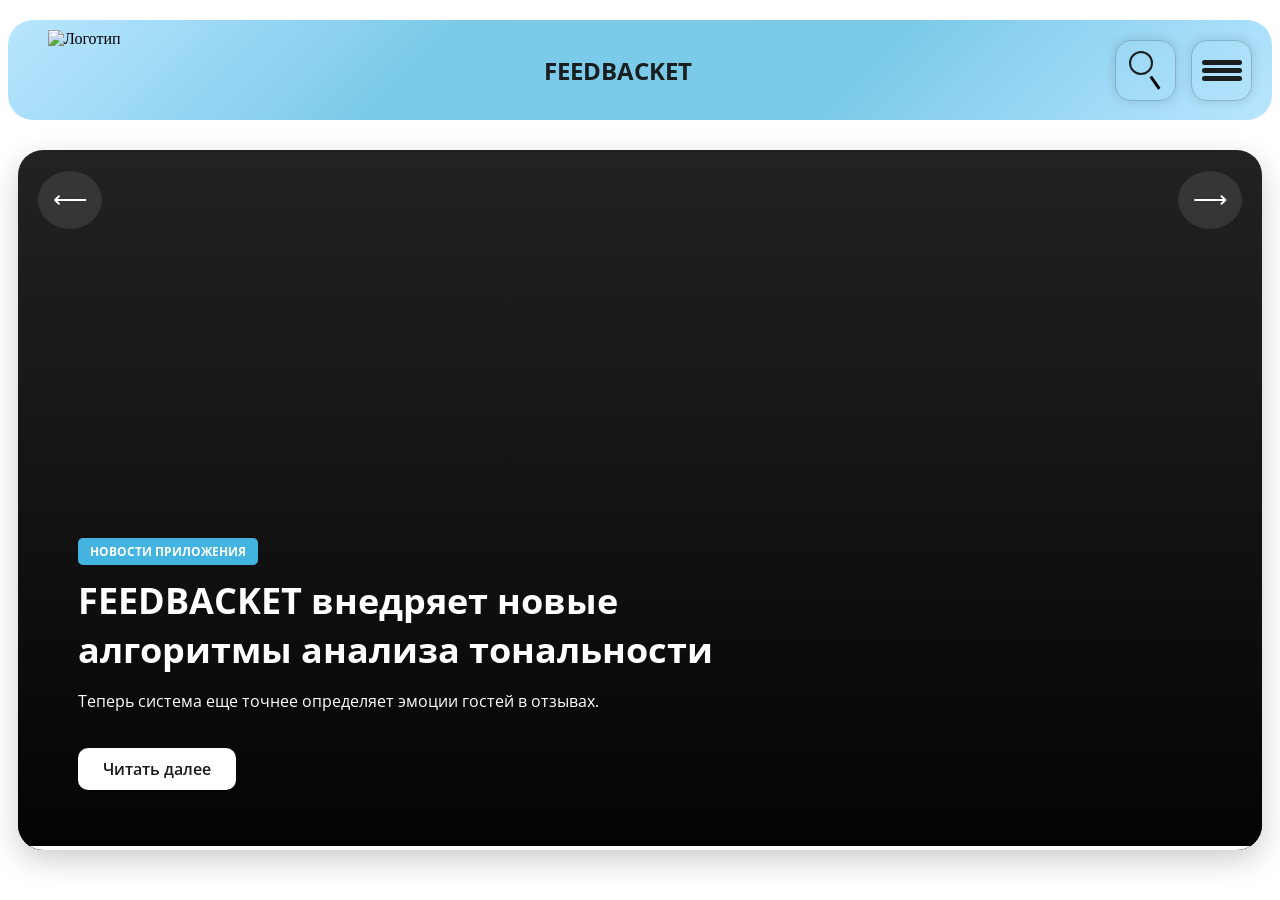
==== index.html @ 4098f1e7 "0" ====
<!DOCTYPE html>
<html lang="ru">
<head>
    <meta charset="UTF-8">
    <meta name="viewport" content="width=device-width, initial-scale=1.0">
    <link rel="stylesheet" href="styles.css" />
    <link rel="preconnect" href="https://fonts.googleapis.com">
    <link rel="preconnect" href="https://fonts.gstatic.com" crossorigin>
    <link href="https://fonts.googleapis.com/css2?family=Open+Sans:ital,wght@0,300..800;1,300..800&display=swap" rel="stylesheet">
    <title>Feedbacked | Главная страница</title>
</head>
<body class="Main_part">
    <section class="Upside_line">

        <div class="Upside_line_logo">
        <a class="Upside_line_logo_cont">
            <img class="Upside_line_logo_image" src="objects/logo-black.png" alt="Логотип">
        </a>
        </div>

        <div class="Upside_line_slogan">
            <h1 class="Upside_line_slogan_text_up">FEEDBACKET</h1>
        </div>

        <div class="Searching_menu">
            <button class="Searching_menu_button" id="searchBtn">
                <div class="Searching_menu_circle_part"></div>
                <div class="Searching_menu_stick_part"></div>
            </button>
        </div>

        <div class="Upside_line_menu">
        <button class="Upside_line_menu_button" id="menuBtn">
            <span></span> 
            <span></span>
            <span></span>
        </button>
        <ul class="menu-dropdown" id="menuDropdown">
            <li><a href="#">Все отзывы</a></li>
            <li><a href="#">Настройки приложения</a></li>
             <li><a href="#">Выход</a></li>
        </ul>
        </div>
    </section>

    <section class="news-slider">
    <div class="slider-wrapper">
        <div class="slide active">
            <div class="slide-bg" style="background-image: linear-gradient(to top, rgba(0,0,0,0.9), transparent), url('objects/News_1.jpg');"></div>
    
            <div class="slide-content">
                <span class="badge">Новости Приложения</span>
                <h2>FEEDBACKET внедряет новые алгоритмы анализа тональности</h2>
                <p>Теперь система еще точнее определяет эмоции гостей в отзывах.</p>
                <a href="#" class="read-more">Читать далее</a>
            </div>
        </div>

        <div class="slide">
            <div class="slide-bg" style="background-image: linear-gradient(to top, rgba(0,0,0,0.9), transparent), url('objects/News_2.jpg');"></div>

            <div class="slide-content">
                <span class="badge">Отели</span>
                <h2>Топ-10 гостиниц, использующих автоответы</h2>
                <p>Узнайте, как автоматизация помогла поднять рейтинг на 0.7 балла.</p>
                <a href="#" class="read-more">Читать далее</a>
            </div>
        </div>

        <div class="timer-line">
            <div class="timer-progress"></div>
        </div>
        
        <button class="nav-btn prev" id="prevSlide">&#10229;</button>
        <button class="nav-btn next" id="nextSlide">&#10230;</button>
    </div>
</section>
<script src="logic.js"></script>
</body>
</html>
---- styles.css ----
.Upside_line {
    display: flex;
    flex-direction: row;
    align-items: center;
    justify-content: flex-start;
    padding: 0 20px;
    background: linear-gradient(135deg, rgba(156, 219, 255, 0.7), rgba(67, 180, 224, 0.7), rgba(67, 180, 224, 0.7), rgba(156, 219, 255, 0.7));
    width: 100%;
    height: 100px;
    border-radius: 25px;
    box-sizing: border-box;
    margin-top: 20px;
}

.Upside_line_slogan {
    flex-grow: 1;
    display: flex;
    justify-content: center;
    align-items: center;
    font-family: 'Open Sans', 'Helvetica Neue', sans-serif;
    text-transform: capitalize;
    color: rgba(20, 20, 20, 0.95);
}

.Upside_line_logo_image {
    height: 80px;
    width: auto;
    margin-left: 20px;
    margin-top: 0;
    display: block;
}

.Upside_line_slogan {
    display: flex;
    align-items: center;
    justify-content: center;
    text-align: center;
    height: 120px;
    cursor: default;
}

.Main_part {
    background-color: #ffffff;
}

.Searching_menu {
    display: flex;
    align-items: center;
    justify-content: center;
    margin-right: 15px; 
    border-radius: 16px;
    box-shadow: 0 0 10px 2px rgba(0, 0, 0, 0.1);
    height: 59px;
    width: 59px;
    border: 1px solid rgba(0, 0, 0, 0.2);
}

.Searching_menu_button {
  background: none;
  border: none;
  cursor: pointer;
}

.Searching_menu_circle_part {
  margin-top: 0px;
  margin-left: -5px;
  border-radius: 50%;
  width: 20px;
  height: 20px;
  border: 2.5px solid rgba(20, 20, 20, 0.95);
}

.Searching_menu_stick_part {
  margin-top: 0px;
  margin-left: 20px;
  rotate: 145deg;
  width: 2.5px;
  height: 15px;
  background-color: black;
}

.Upside_line_menu {
    position: relative;
    display: flex;
    align-items: center;
    justify-content: center;
    align-self: center;
    border-radius: 16px;
    box-shadow: 0 0 10px 2px rgba(0, 0, 0, 0.1);
    height: 59px;
    width: 59px;
    border: 1px solid rgba(0, 0, 0, 0.2);
}

.Upside_line_menu_button {
  background: none;
  border: none;
  cursor: pointer;
  display: flex;
  flex-direction: column;
  gap: 3px;
}

.Upside_line_menu_button span {
  display: block;
  width: 40px;
  height: 5px;
  background-color: rgba(20, 20, 20, 0.95);
  border-radius: 40px;
}

.menu-dropdown {
  display: none; 
  position: absolute;
  top: -20px;
  right: 0;
  background: rgb(71, 71, 71);
  box-shadow: 0 4px 10px rgba(0,0,0,0.1);
  list-style: none;
  width: 100px;
  border-radius: 16px;
  z-index: 100;
}

.menu-dropdown.active {
  display: block;
}

.menu-dropdown li a {
  display: block;
  padding: 10px 20px;
  text-decoration: none;
  color: #ffffff;
}

.menu-dropdown li a:hover {
  background: #b3b3b3;
}

.news-slider {
    display: flex;
    justify-content: center;
    margin: 30px 10px;
}

.slider-wrapper {
    position: relative;
    width: 100%;
    height: 700px;
    background: #222;
    border-radius: 25px;
    overflow: hidden;
    box-shadow: 0 10px 30px rgba(0, 0, 0, 0.2);
}

.slide {
    position: absolute;
    inset: 0;
    display: flex;
    align-items: flex-end;
    padding: 60px;
    opacity: 0;
    transition: opacity 1s ease-in-out;
    overflow: hidden;
}

.slide-bg {
    position: absolute;
    inset: 0;
    background-size: cover;
    background-position: center;
    z-index: 1;
    transition: transform 1.5s ease-out; 
}


.slide-content {
    position: relative;
    z-index: 2; 
    color: white;
    font-family: 'Open Sans', sans-serif;
    max-width: 700px;
}

.slide:hover .slide-bg {
    transform: scale(1.05);
}

.slide.active {
    opacity: 1;
    z-index: 1;
}


.badge {
    background: #43b4e0;
    padding: 5px 12px;
    border-radius: 5px;
    font-size: 12px;
    font-weight: bold;
    text-transform: uppercase;
}

.slide-content h2 { font-size: 36px; margin: 15px 0; }

.read-more {
    display: inline-block;
    margin-top: 20px;
    padding: 10px 25px;
    background: white;
    color: #1a1a1a;
    text-decoration: none;
    border-radius: 10px;
    font-weight: 600;
}

.nav-btn {
    position: absolute;
    top: 50%;
    transform: translateY(-50%);
    background: rgba(255, 255, 255, 0.1);
    border: none;
    color: white;
    font-size: 24px;
    padding: 15px;
    cursor: pointer;
    z-index: 10;
    border-radius: 50%;
    backdrop-filter: blur(5px);
}

.prev { left: 20px;
        top: 50px; }
.next { right: 20px; 
        top: 50px;}

.timer-line {
    position: absolute;
    bottom: 0;
    left: 0;
    width: 100%;
    height: 4px;
    background: rgba(255, 255, 255, 0.2);
    z-index: 5;
}

.timer-progress {
    width: 0%;
    height: 100%;
    background: #ffffff;
}
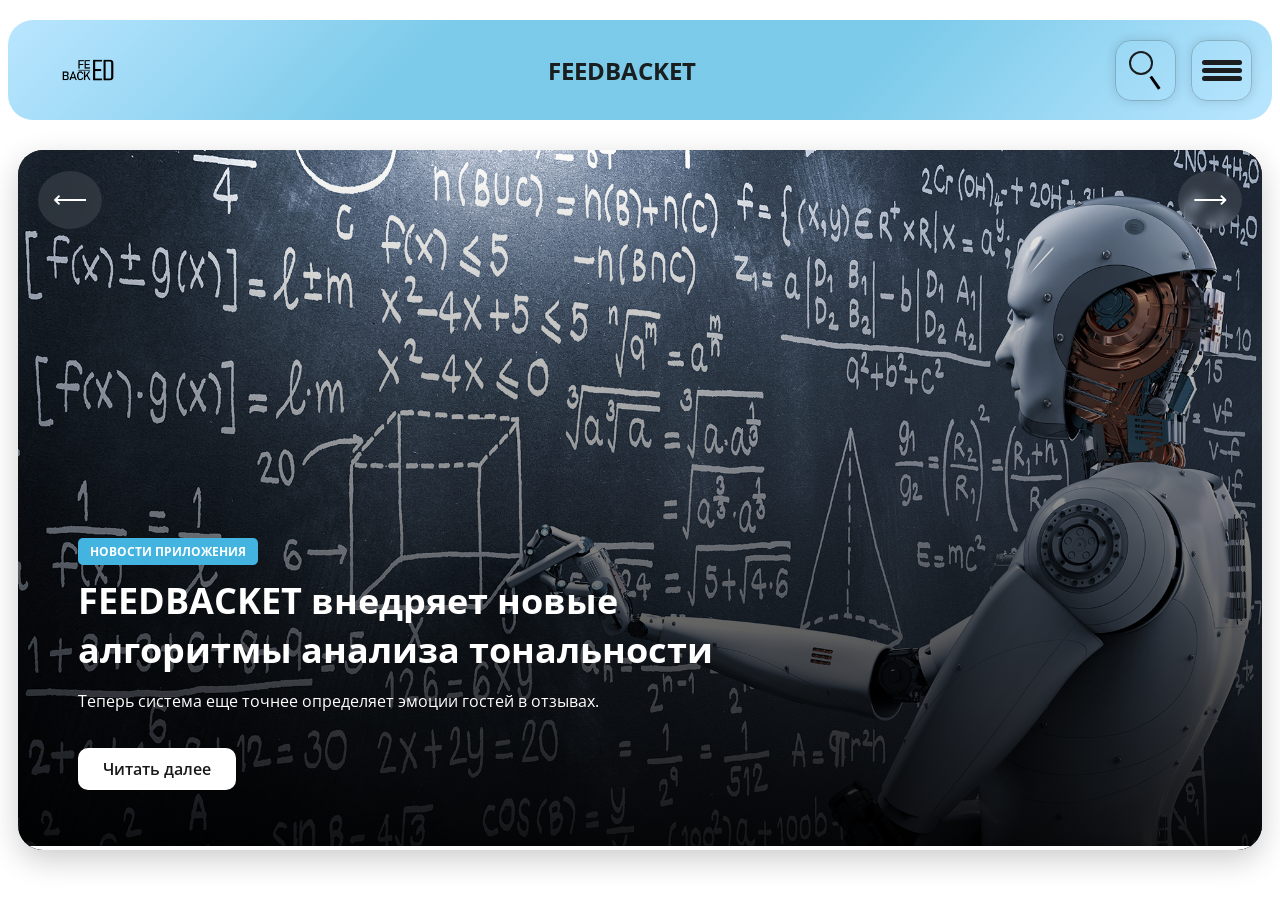
==== commit a31ee862: "Минорные изменения для запуска картинок." ====
--- a/index.html
+++ b/index.html
@@ -14,7 +14,7 @@
 
         <div class="Upside_line_logo">
         <a class="Upside_line_logo_cont">
-            <img class="Upside_line_logo_image" src="objects/logo-black.png" alt="Логотип">
+            <img class="Upside_line_logo_image" src="temp_folder/logo-black.png" alt="Логотип">
         </a>
         </div>
 
@@ -46,7 +46,7 @@
     <section class="news-slider">
     <div class="slider-wrapper">
         <div class="slide active">
-            <div class="slide-bg" style="background-image: linear-gradient(to top, rgba(0,0,0,0.9), transparent), url('objects/News_1.jpg');"></div>
+            <div class="slide-bg" style="background-image: linear-gradient(to top, rgba(0,0,0,0.9), transparent), url('temp_folder/News_1.jpg');"></div>
     
             <div class="slide-content">
                 <span class="badge">Новости Приложения</span>
@@ -57,7 +57,7 @@
         </div>
 
         <div class="slide">
-            <div class="slide-bg" style="background-image: linear-gradient(to top, rgba(0,0,0,0.9), transparent), url('objects/News_2.jpg');"></div>
+            <div class="slide-bg" style="background-image: linear-gradient(to top, rgba(0,0,0,0.9), transparent), url('temp_folder/News_2.jpg');"></div>
 
             <div class="slide-content">
                 <span class="badge">Отели</span>
--- a/styles.css
+++ b/styles.css
@@ -10,6 +10,8 @@
     border-radius: 25px;
     box-sizing: border-box;
     margin-top: 20px;
+    overflow: hidden;
+    position: relative;
 }
 
 .Upside_line_slogan {
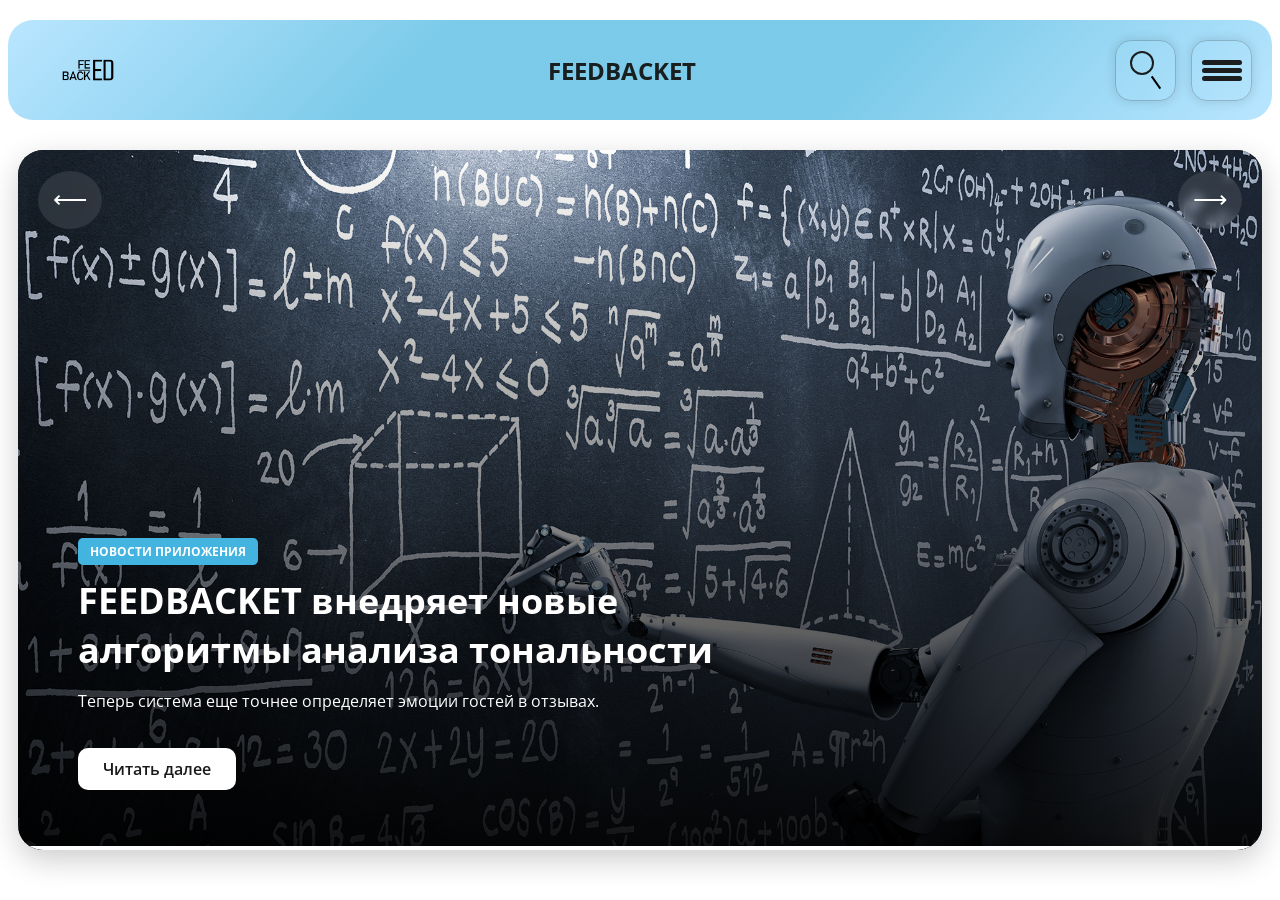
==== commit 6dff6f24: "Минорные правки" ====
--- a/index.html
+++ b/index.html
@@ -14,7 +14,7 @@
 
         <div class="Upside_line_logo">
         <a class="Upside_line_logo_cont">
-            <img class="Upside_line_logo_image" src="temp_folder/logo-black.png" alt="Логотип">
+            <img class="Upside_line_logo_image" src="all_styles/logo-black.png" alt="Логотип">
         </a>
         </div>
 
@@ -46,7 +46,7 @@
     <section class="news-slider">
     <div class="slider-wrapper">
         <div class="slide active">
-            <div class="slide-bg" style="background-image: linear-gradient(to top, rgba(0,0,0,0.9), transparent), url('temp_folder/News_1.jpg');"></div>
+            <div class="slide-bg" style="background-image: linear-gradient(to top, rgba(0,0,0,0.9), transparent), url('all_styles/News_1.jpg');"></div>
     
             <div class="slide-content">
                 <span class="badge">Новости Приложения</span>
@@ -57,7 +57,7 @@
         </div>
 
         <div class="slide">
-            <div class="slide-bg" style="background-image: linear-gradient(to top, rgba(0,0,0,0.9), transparent), url('temp_folder/News_2.jpg');"></div>
+            <div class="slide-bg" style="background-image: linear-gradient(to top, rgba(0,0,0,0.9), transparent), url('all_styles/News_2.jpg');"></div>
 
             <div class="slide-content">
                 <span class="badge">Отели</span>
--- a/styles.css
+++ b/styles.css
@@ -76,7 +76,7 @@
   margin-top: 0px;
   margin-left: 20px;
   rotate: 145deg;
-  width: 2.5px;
+  width: 2px;
   height: 15px;
   background-color: black;
 }
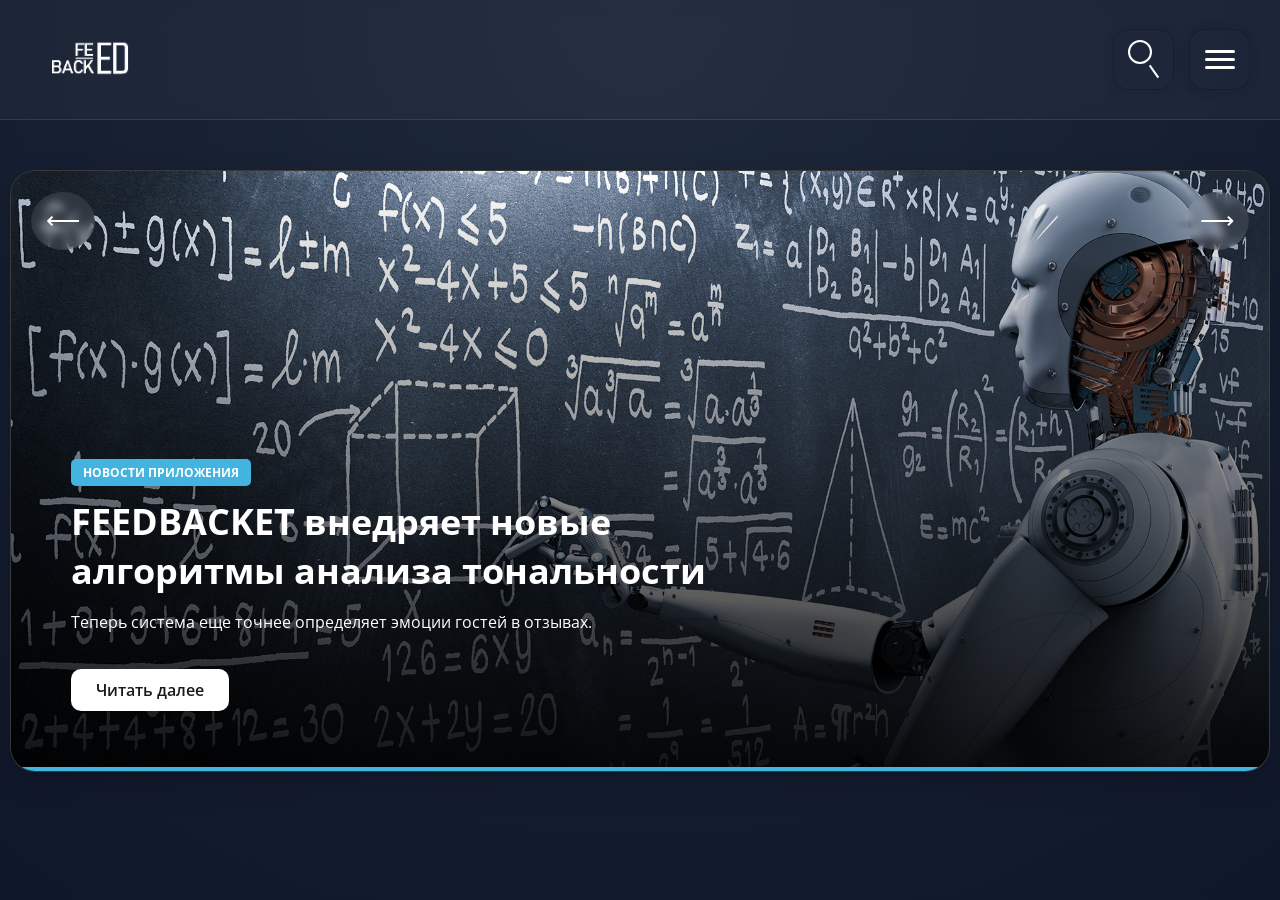
==== commit bf1d5d45: "Крупное обновление_1: 1. Изменение цвета заднего фона 2. Изменение цвета и стилистики Upside_line. 3" ====
--- a/index.html
+++ b/index.html
@@ -9,72 +9,103 @@
     <link href="https://fonts.googleapis.com/css2?family=Open+Sans:ital,wght@0,300..800;1,300..800&display=swap" rel="stylesheet">
     <title>Feedbacked | Главная страница</title>
 </head>
+
 <body class="Main_part">
+
     <section class="Upside_line">
 
         <div class="Upside_line_logo">
-        <a class="Upside_line_logo_cont">
-            <img class="Upside_line_logo_image" src="all_styles/logo-black.png" alt="Логотип">
-        </a>
+            <a class="Upside_line_logo_cont">
+                <img class="Upside_line_logo_image" src="all_styles/logo-white.png" alt="Логотип">
+            </a>
         </div>
 
-        <div class="Upside_line_slogan">
-            <h1 class="Upside_line_slogan_text_up">FEEDBACKET</h1>
+        <div class="Upside_menu">
+
+            <div class="Other_menu">
+
+                <div class="Language_menu">
+                    <div class="Languge_menu_icon">
+                        <div class="Languge_menu_icon_circle"></div>
+                        <div class="Languge_menu_icon_line_1"></div>
+                        <div class="Languge_menu_icon_line_2"></div>
+                    </div>
+                </div>
+
+                <div class="Theme_menu">
+                    <div class="Theme_menu_icon">
+                        <div class="Theme_menu_icon_halfmoon"></div>
+                    </div>
+                </div>
+
+            </div>
+    
+            <div class="Searching_menu">
+                <button class="Searching_menu_button" id="searchBtn">
+                    <div class="Searching_menu_circle_part"></div>
+                    <div class="Searching_menu_stick_part"></div>
+                </button>
+            </div>
+
+            <div class="Upside_line_menu">
+                <button class="Upside_line_menu_button" id="menuBtn">
+                    <span></span> 
+                    <span></span>
+                    <span></span>
+                </button>
+
+                <ul class="menu-dropdown" id="menuDropdown">
+                    <li><a href="#">Все отзывы</a></li>
+                    <li><a href="#">Настройки приложения</a></li>
+                    <li><a href="#">Выход</a></li>
+                </ul>
+            </div>
+
         </div>
 
-        <div class="Searching_menu">
-            <button class="Searching_menu_button" id="searchBtn">
-                <div class="Searching_menu_circle_part"></div>
-                <div class="Searching_menu_stick_part"></div>
-            </button>
-        </div>
-
-        <div class="Upside_line_menu">
-        <button class="Upside_line_menu_button" id="menuBtn">
-            <span></span> 
-            <span></span>
-            <span></span>
-        </button>
-        <ul class="menu-dropdown" id="menuDropdown">
-            <li><a href="#">Все отзывы</a></li>
-            <li><a href="#">Настройки приложения</a></li>
-             <li><a href="#">Выход</a></li>
-        </ul>
-        </div>
     </section>
 
     <section class="news-slider">
-    <div class="slider-wrapper">
-        <div class="slide active">
-            <div class="slide-bg" style="background-image: linear-gradient(to top, rgba(0,0,0,0.9), transparent), url('all_styles/News_1.jpg');"></div>
+
+        <div class="slider-wrapper">
+
+            <div class="slide active">
+                <div class="slide-bg" style="background-image: linear-gradient(to top, rgba(0,0,0,0.9), transparent), url('all_styles/News_1.jpg');"></div>
     
-            <div class="slide-content">
-                <span class="badge">Новости Приложения</span>
-                <h2>FEEDBACKET внедряет новые алгоритмы анализа тональности</h2>
-                <p>Теперь система еще точнее определяет эмоции гостей в отзывах.</p>
-                <a href="#" class="read-more">Читать далее</a>
+                <div class="slide-content">
+                    <span class="badge">Новости Приложения</span>
+                    <h2>FEEDBACKET внедряет новые алгоритмы анализа тональности</h2>
+                    <p>Теперь система еще точнее определяет эмоции гостей в отзывах.</p>
+                    <a href="#" class="read-more">Читать далее</a>
+                </div>
+
             </div>
+
+            <div class="slide">
+
+                <div class="slide-bg" style="background-image: linear-gradient(to top, rgba(0,0,0,0.9), transparent), url('all_styles/News_2.jpg');"></div>
+
+                <div class="slide-content">
+                    <span class="badge">Отели</span>
+                    <h2>Топ-10 гостиниц, использующих автоответы</h2>
+                    <p>Узнайте, как автоматизация помогла поднять рейтинг на 0.7 балла.</p>
+                    <a href="#" class="read-more">Читать далее</a>
+                </div>
+
+            </div>
+
+            <div class="timer-line">
+                <div class="timer-progress"></div>
+            </div>
+        
+            <button class="nav-btn prev" id="prevSlide">&#10229;</button>
+            <button class="nav-btn next" id="nextSlide">&#10230;</button>
+
         </div>
 
-        <div class="slide">
-            <div class="slide-bg" style="background-image: linear-gradient(to top, rgba(0,0,0,0.9), transparent), url('all_styles/News_2.jpg');"></div>
+    </section>
 
-            <div class="slide-content">
-                <span class="badge">Отели</span>
-                <h2>Топ-10 гостиниц, использующих автоответы</h2>
-                <p>Узнайте, как автоматизация помогла поднять рейтинг на 0.7 балла.</p>
-                <a href="#" class="read-more">Читать далее</a>
-            </div>
-        </div>
+    <script src="logic.js"></script>
 
-        <div class="timer-line">
-            <div class="timer-progress"></div>
-        </div>
-        
-        <button class="nav-btn prev" id="prevSlide">&#10229;</button>
-        <button class="nav-btn next" id="nextSlide">&#10230;</button>
-    </div>
-</section>
-<script src="logic.js"></script>
 </body>
 </html>
--- a/styles.css
+++ b/styles.css
@@ -2,47 +2,34 @@
     display: flex;
     flex-direction: row;
     align-items: center;
-    justify-content: flex-start;
-    padding: 0 20px;
-    background: linear-gradient(135deg, rgba(156, 219, 255, 0.7), rgba(67, 180, 224, 0.7), rgba(67, 180, 224, 0.7), rgba(156, 219, 255, 0.7));
+    justify-content: space-between;
+    background: rgba(255, 255, 255, 0.03);
+    backdrop-filter: blur(10px);
     width: 100%;
-    height: 100px;
-    border-radius: 25px;
+    height: 120px;
+    border-bottom: 1px solid rgba(255, 255, 255, 0.1);
     box-sizing: border-box;
-    margin-top: 20px;
-    overflow: hidden;
-    position: relative;
-}
-
-.Upside_line_slogan {
-    flex-grow: 1;
-    display: flex;
-    justify-content: center;
-    align-items: center;
-    font-family: 'Open Sans', 'Helvetica Neue', sans-serif;
-    text-transform: capitalize;
-    color: rgba(20, 20, 20, 0.95);
+    position: sticky;
+    z-index: 1000;
+    padding: 0px 30px;
+}
+
+.Upside_menu {
+    display: flex;
+    flex-direction: row;
 }
 
 .Upside_line_logo_image {
-    height: 80px;
+    height: 120px;
     width: auto;
-    margin-left: 20px;
-    margin-top: 0;
-    display: block;
-}
-
-.Upside_line_slogan {
-    display: flex;
-    align-items: center;
-    justify-content: center;
-    text-align: center;
-    height: 120px;
-    cursor: default;
+    transition: transform 0.7s ease;
 }
 
 .Main_part {
-    background-color: #ffffff;
+    margin: 0;
+    padding: 0;
+    background: radial-gradient(circle at top, #1e293b 0%, #0f172a 100%);
+    min-height: 100vh;
 }
 
 .Searching_menu {
@@ -69,7 +56,7 @@
   border-radius: 50%;
   width: 20px;
   height: 20px;
-  border: 2.5px solid rgba(20, 20, 20, 0.95);
+  border: 2.5px solid #fff;
 }
 
 .Searching_menu_stick_part {
@@ -78,7 +65,7 @@
   rotate: 145deg;
   width: 2px;
   height: 15px;
-  background-color: black;
+  background-color: #fff;
 }
 
 .Upside_line_menu {
@@ -100,15 +87,15 @@
   cursor: pointer;
   display: flex;
   flex-direction: column;
-  gap: 3px;
+  gap: 5px;
 }
 
 .Upside_line_menu_button span {
   display: block;
-  width: 40px;
-  height: 5px;
-  background-color: rgba(20, 20, 20, 0.95);
-  border-radius: 40px;
+  width: 30px;
+  height: 3px;
+  background-color: #fff;
+  border-radius: 16px;
 }
 
 .menu-dropdown {
@@ -148,7 +135,9 @@
 .slider-wrapper {
     position: relative;
     width: 100%;
-    height: 700px;
+    height: 600px;
+    margin-top: 20px;
+    border: 1px solid rgba(255, 255, 255, 0.1);
     background: #222;
     border-radius: 25px;
     overflow: hidden;
@@ -203,7 +192,9 @@
     text-transform: uppercase;
 }
 
-.slide-content h2 { font-size: 36px; margin: 15px 0; }
+.slide-content h2 { 
+    font-size: 36px; margin: 15px 0; 
+}
 
 .read-more {
     display: inline-block;
@@ -231,10 +222,14 @@
     backdrop-filter: blur(5px);
 }
 
-.prev { left: 20px;
-        top: 50px; }
-.next { right: 20px; 
-        top: 50px;}
+.prev { 
+    left: 20px;
+    top: 50px; 
+    }
+.next { 
+    right: 20px; 
+    top: 50px;
+    }
 
 .timer-line {
     position: absolute;
@@ -249,5 +244,5 @@
 .timer-progress {
     width: 0%;
     height: 100%;
-    background: #ffffff;
+    background: #43b4e0;
 }
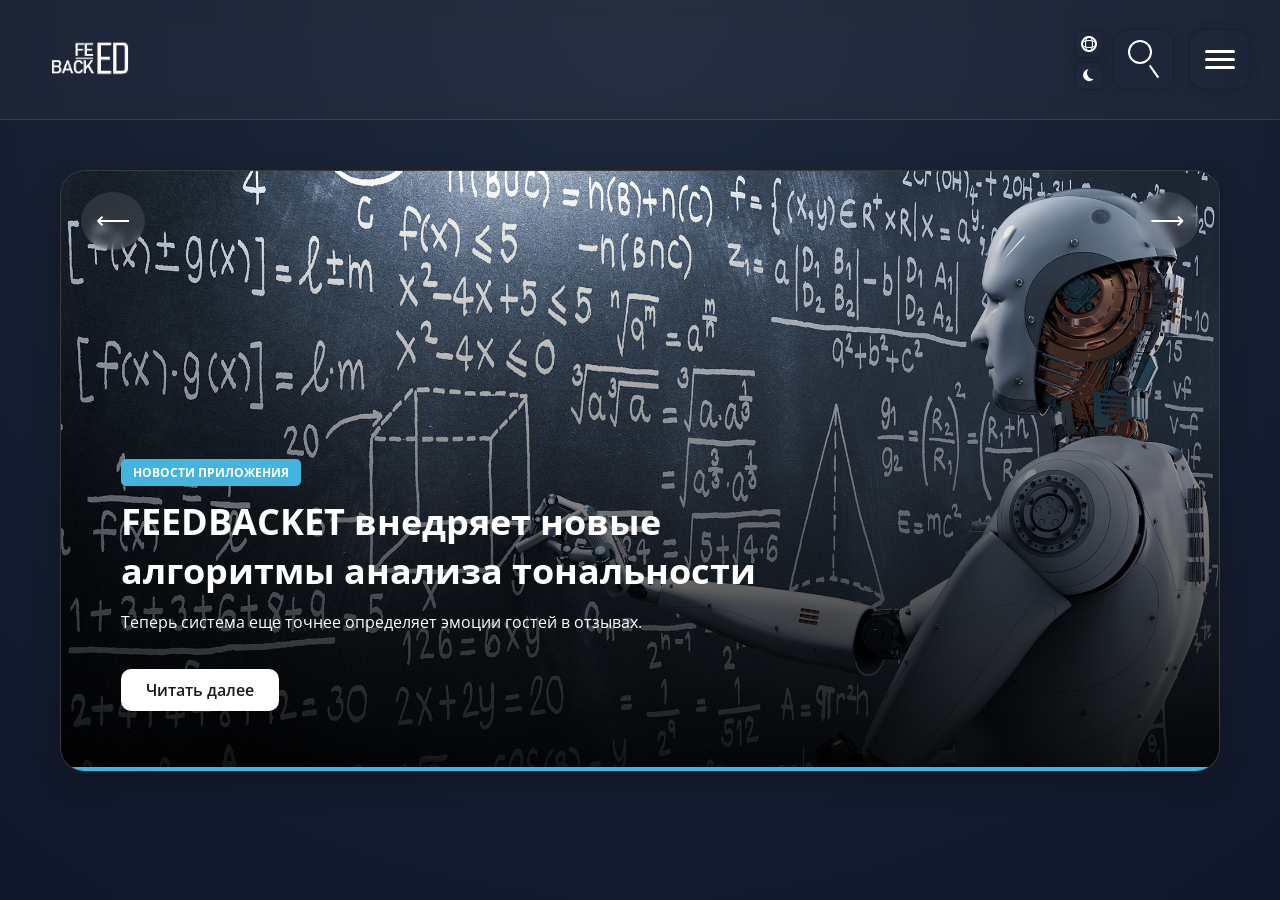
==== commit 372ab05a: "Добавление кнопок языка и минорные изменения в основном окне" ====
--- a/index.html
+++ b/index.html
@@ -25,17 +25,17 @@
             <div class="Other_menu">
 
                 <div class="Language_menu">
-                    <div class="Languge_menu_icon">
+                    <button class="Languge_menu_icon" id="LangBtn">
                         <div class="Languge_menu_icon_circle"></div>
                         <div class="Languge_menu_icon_line_1"></div>
                         <div class="Languge_menu_icon_line_2"></div>
-                    </div>
+                    </button>
                 </div>
 
                 <div class="Theme_menu">
-                    <div class="Theme_menu_icon">
+                    <button class="Theme_menu_icon" id="ThemBtn">
                         <div class="Theme_menu_icon_halfmoon"></div>
-                    </div>
+                    </button>
                 </div>
 
             </div>
--- a/styles.css
+++ b/styles.css
@@ -15,14 +15,95 @@
 }
 
 .Upside_menu {
-    display: flex;
-    flex-direction: row;
+    display: grid;
+    grid-template-columns: auto auto auto; 
+    align-items: center;
 }
 
 .Upside_line_logo_image {
     height: 120px;
     width: auto;
     transition: transform 0.7s ease;
+}
+
+.Other_menu {
+    display: flex;
+    flex-direction: column;
+    gap: 4px;
+    margin-right: 10px;
+}
+
+.Language_menu, .Theme_menu {
+    height: 26px;
+    width: 26px;
+    display: flex;
+    align-items: center;
+    justify-content: center;
+    border: 1px solid rgba(0, 0, 0, 0.2);
+    border-radius: 25%;
+    box-shadow: 0 0 10px 2px rgba(0, 0, 0, 0.1);
+}
+
+.Languge_menu_icon {
+    display: flex;
+    align-items: center;
+    justify-content: center;
+    position: relative; 
+    width: 24px;
+    height: 24px;
+    background: none;
+    border: none;
+    cursor: pointer;
+}
+
+.Theme_menu_icon {
+    display: flex;
+    align-items: center;
+    justify-content: center;
+    position: relative; 
+    width: 24px;
+    height: 24px;
+    background: none;
+    border: none;
+    cursor: pointer;
+}
+
+.Theme_menu_icon_halfmoon {
+    width: 12px;
+    height: 12px;
+    border-radius: 50%;
+    background-color: transparent;
+    margin-top: -6px;
+    margin-right: -8px;
+    box-shadow: 4px 2px 0 0 #fff; 
+    transform: rotate(125deg);
+}
+
+.Languge_menu_icon_circle {
+    position: absolute;
+    border: 2px solid #fff;
+    height: 16px;
+    width: 16px;
+    border-radius: 50%;
+    box-sizing: border-box;
+}
+
+.Languge_menu_icon_line_1,
+.Languge_menu_icon_line_2 {
+    position: absolute;
+    border: 1.5px solid #fff;
+    border-radius: 50%;
+    box-sizing: border-box;
+}
+
+.Languge_menu_icon_line_1 {
+    width: 8px;
+    height: 16px;
+}
+
+.Languge_menu_icon_line_2 {
+    width: 16px;
+    height: 8px;
 }
 
 .Main_part {
@@ -37,7 +118,7 @@
     align-items: center;
     justify-content: center;
     margin-right: 15px; 
-    border-radius: 16px;
+    border-radius: 25%;
     box-shadow: 0 0 10px 2px rgba(0, 0, 0, 0.1);
     height: 59px;
     width: 59px;
@@ -129,7 +210,7 @@
 .news-slider {
     display: flex;
     justify-content: center;
-    margin: 30px 10px;
+    margin: 30px 60px;
 }
 
 .slider-wrapper {
@@ -193,7 +274,8 @@
 }
 
 .slide-content h2 { 
-    font-size: 36px; margin: 15px 0; 
+    font-size: 36px; 
+    margin: 15px 0; 
 }
 
 .read-more {
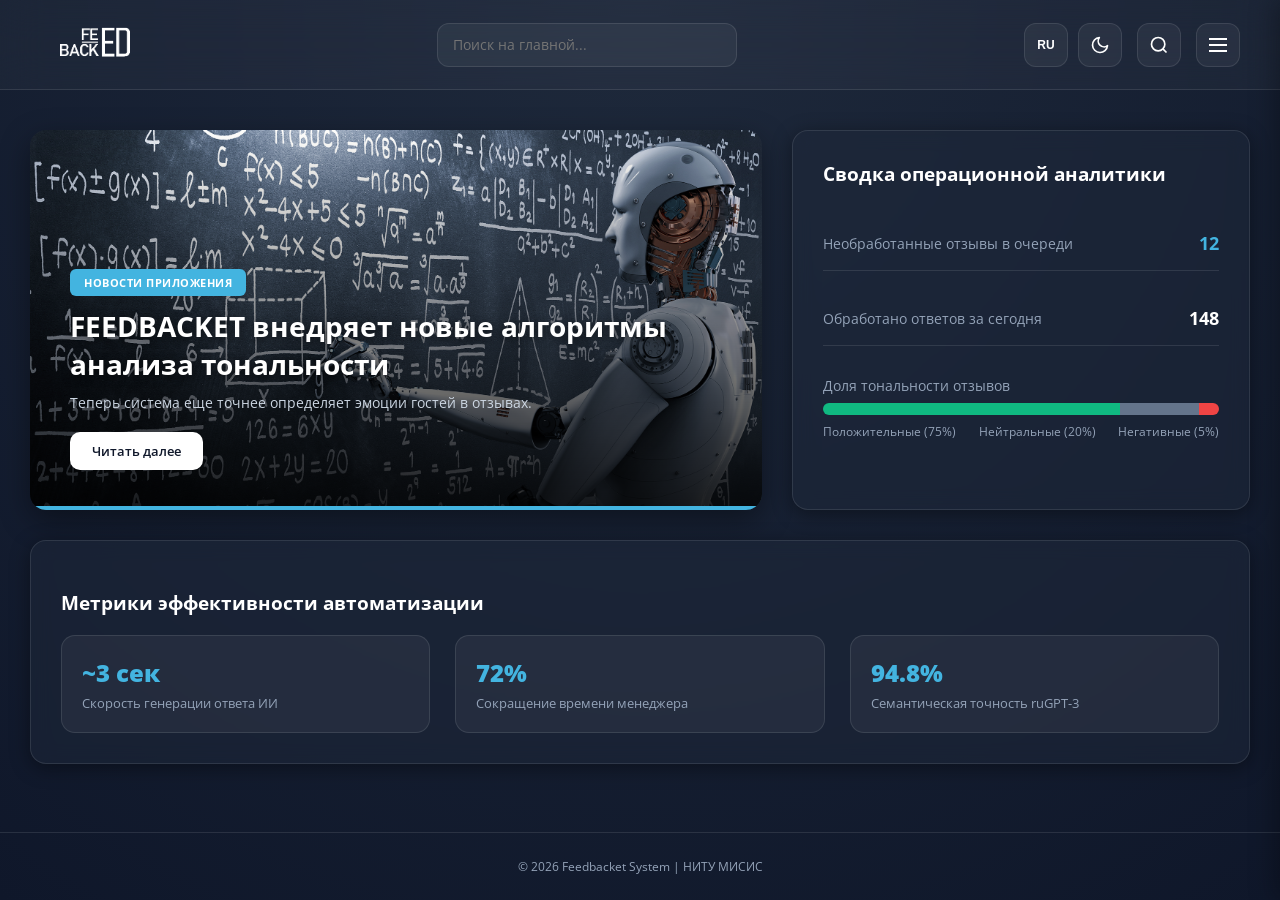
==== commit 24fef032: "Полная проработка и переработка сайта. Добавлены все окна и функциональные блоки и активности. Далее" ====
--- a/index.html
+++ b/index.html
@@ -7,105 +7,139 @@
     <link rel="preconnect" href="https://fonts.googleapis.com">
     <link rel="preconnect" href="https://fonts.gstatic.com" crossorigin>
     <link href="https://fonts.googleapis.com/css2?family=Open+Sans:ital,wght@0,300..800;1,300..800&display=swap" rel="stylesheet">
-    <title>Feedbacked | Главная страница</title>
+    <title>Feedbacket | Главная</title>
 </head>
-
 <body class="Main_part">
 
-    <section class="Upside_line">
+    <div class="sidebar" id="sidebarMenu">
+        <div class="sidebar-header">
+            <span class="sidebar-title" data-en="Navigation" data-ru="Навигация">Навигация</span>
+            <button class="close-sidebar-btn" id="closeSidebar">&times;</button>
+        </div>
+        <ul class="sidebar-links">
+            <li><a href="index.html" class="active" data-en="Home" data-ru="Главная">Главная</a></li>
+            <li><a href="workspace.html" data-en="Manager Workspace" data-ru="Рабочее окно менеджера">Рабочее окно менеджера</a></li>
+            <li><a href="account.html" data-en="Manager Account" data-ru="Аккаунт менеджера">Аккаунт менеджера</a></li>
+            <li><a href="settings.html" data-en="Application Settings" data-ru="Настройки приложения">Настройки приложения</a></li>
+            <li class="sidebar-divider"></li>
+            <li><a href="#" class="logout-link" data-en="Logout" data-ru="Выход">Выход</a></li>
+        </ul>
+    </div>
 
-        <div class="Upside_line_logo">
-            <a class="Upside_line_logo_cont">
-                <img class="Upside_line_logo_image" src="all_styles/logo-white.png" alt="Логотип">
-            </a>
-        </div>
-
-        <div class="Upside_menu">
-
-            <div class="Other_menu">
-
-                <div class="Language_menu">
-                    <button class="Languge_menu_icon" id="LangBtn">
-                        <div class="Languge_menu_icon_circle"></div>
-                        <div class="Languge_menu_icon_line_1"></div>
-                        <div class="Languge_menu_icon_line_2"></div>
+    <div class="main-content-wrapper" id="contentWrapper">
+        <section class="Upside_line">
+            <div class="Upside_line_logo">
+                <a href="index.html">
+                    <img class="Upside_line_logo_image" id="logoImg" src="all_styles/logo-white.png" alt="Логотип">
+                </a>
+            </div>
+            <div class="Search_container" id="searchContainer">
+                <input type="text" class="Search_input" id="searchInput" placeholder="Поиск на главной...">
+            </div>
+            <div class="Upside_menu">
+                <div class="Other_menu">
+                    <div class="Language_menu"><button class="Languge_menu_icon" id="LangBtn"><span class="lang-text">RU</span></button></div>
+                    <div class="Theme_menu">
+                        <button class="Theme_menu_icon" id="ThemBtn" title="Изменить тему">
+                            <span id="themeIcon" style="display: flex; align-items: center; justify-content: center; width: 20px; height: 20px;"></span>
+                        </button>
+                    </div>
+                </div>
+                <div class="Searching_menu">
+                    <button class="Searching_menu_button" id="searchBtn">
+                        <svg class="search-icon-svg" viewBox="0 0 24 24" fill="none" stroke="currentColor" stroke-width="2">
+                            <circle cx="11" cy="11" r="8"></circle>
+                            <line x1="21" y1="21" x2="16.65" y2="16.65"></line>
+                        </svg>
                     </button>
                 </div>
+                <div class="Upside_line_menu"><button class="Upside_line_menu_button" id="menuBtn"><span></span><span></span><span></span></button></div>
+            </div>
+        </section>
 
-                <div class="Theme_menu">
-                    <button class="Theme_menu_icon" id="ThemBtn">
-                        <div class="Theme_menu_icon_halfmoon"></div>
-                    </button>
+        <section class="dashboard-grid">
+            <div class="dashboard-split">
+                <div class="news-slider-container">
+                    <div class="slide">
+                        <div class="slide-bg" style="background-image: linear-gradient(to top, rgba(0,0,0,0.85), transparent), url('all_styles/News_1.jpg');"></div>
+                        <div class="slide-content">
+                            <span class="badge" data-en="System News" data-ru="Новости Приложения">Новости Приложения</span>
+                            <h2 data-en="FEEDBACKET integrates tone detection models" data-ru="FEEDBACKET внедряет новые алгоритмы анализа тональности">FEEDBACKET внедряет новые алгоритмы анализа тональности</h2>
+                            <p data-en="Semantic parsing algorithms are now extra accurate." data-ru="Теперь система еще точнее определяет эмоции гостей в отзывах.">Теперь система еще точнее определяет эмоции гостей в отзывах.</p>
+                            <a href="#" class="read-more" data-en="Read info" data-ru="Читать далее">Читать далее</a>
+                        </div>
+                    </div>
+                    <div class="slide">
+                        <div class="slide-bg" style="background-image: linear-gradient(to top, rgba(0,0,0,0.85), transparent), url('all_styles/News_2.jpg');"></div>
+                        <div class="slide-content">
+                            <span class="badge" data-en="Hotels Case Study" data-ru="Отели">Отели</span>
+                            <h2 data-en="Top-10 Hotels implementing auto-replies" data-ru="Топ-10 гостиниц, использующих автоответы">Топ-10 гостиниц, использующих автоответы</h2>
+                            <p data-en="Find out how prompt automation raised ratings by 0.7 points." data-ru="Узнайте, как автоматизация помогла поднять рейтинг на 0.7 балла.">Узнайте, как автоматизация помогла поднять рейтинг на 0.7 балла.</p>
+                            <a href="#" class="read-more" data-en="Explore metrics" data-ru="Читать далее">Читать далее</a>
+                        </div>
+                    </div>
+                    <div class="slide">
+                        <div class="slide-bg" style="background-image: linear-gradient(to top, rgba(0,0,0,0.85), transparent), url('all_styles/News_3.jpg');"></div>
+                        <div class="slide-content">
+                            <span class="badge" data-en="Update 1.4" data-ru="Обновление 1.4">Обновление 1.4</span>
+                            <h2 data-en="ruGPT-3 fine-tuning completed" data-ru="Тонкая настройка ruGPT-3 завершена">Тонкая настройка ruGPT-3 завершена</h2>
+                            <p data-en="Model vocabulary adapted to specific hotel terminology." data-ru="Словарь модели адаптирован под специфику гостиничной терминологии.">Словарь модели адаптирован под специфику гостиничной терминологии.</p>
+                            <a href="#" class="read-more" data-en="See changes" data-ru="Читать далее">Читать далее</a>
+                        </div>
+                    </div>
+                    <div class="timer-line"><div class="timer-progress"></div></div>
                 </div>
 
-            </div>
-    
-            <div class="Searching_menu">
-                <button class="Searching_menu_button" id="searchBtn">
-                    <div class="Searching_menu_circle_part"></div>
-                    <div class="Searching_menu_stick_part"></div>
-                </button>
+                <div class="analytics-preview-block card-bg-styled">
+                    <h3 style="margin: 0 0 10px 0;" data-en="Operational Analytics Summary" data-ru="Сводка операционной аналитики">Сводка операционной аналитики</h3>
+                    <div class="stat-row-item">
+                        <span class="stat-label-text" data-en="Unresolved reviews in list" data-ru="Необработанные отзывы в очереди">Необработанные отзывы в очереди</span>
+                        <span class="stat-value-digits" style="color: var(--button-bg);">12</span>
+                    </div>
+                    <div class="stat-row-item">
+                        <span class="stat-label-text" data-en="Processed updates today" data-ru="Обработано ответов за сегодня">Обработано ответов за сегодня</span>
+                        <span class="stat-value-digits">148</span>
+                    </div>
+                    <div class="sentiment-bar-wrapper">
+                        <span class="stat-label-text" data-en="Daily feedback tone share" data-ru="Доля тональности отзывов">Доля тональности отзывов</span>
+                        <div class="sentiment-bar-line">
+                            <div class="bar-segment pos" style="width: 75%;"></div>
+                            <div class="bar-segment neu" style="width: 20%;"></div>
+                            <div class="bar-segment neg" style="width: 5%;"></div>
+                        </div>
+                        <div class="sentiment-legends">
+                            <span data-en="Positive (75%)" data-ru="Положительные (75%)">Положительные (75%)</span>
+                            <span data-en="Neutral (20%)" data-ru="Нейтральные (20%)">Нейтральные (20%)</span>
+                            <span data-en="Negative (5%)" data-ru="Негативные (5%)">Негативные (5%)</span>
+                        </div>
+                    </div>
+                </div>
             </div>
 
-            <div class="Upside_line_menu">
-                <button class="Upside_line_menu_button" id="menuBtn">
-                    <span></span> 
-                    <span></span>
-                    <span></span>
-                </button>
+            <div class="dashboard-block card-bg-styled">
+                <h3 data-en="Automation Efficiency Metrics" data-ru="Метрики эффективности автоматизации">Метрики эффективности автоматизации</h3>
+                <div class="efficiency-grid">
+                    <div class="eff-item">
+                        <span class="eff-num">~3 <span data-en="sec" data-ru="сек">сек</span></span>
+                        <p data-en="AI generation response speed" data-ru="Скорость генерации ответа ИИ">Скорость генерации ответа ИИ</p>
+                    </div>
+                    <div class="eff-item">
+                        <span class="eff-num">72%</span>
+                        <p data-en="Manager time saved" data-ru="Сокращение времени менеджера">Сокращение времени менеджера</p>
+                    </div>
+                    <div class="eff-item">
+                        <span class="eff-num">94.8%</span>
+                        <p data-en="ruGPT-3 semantic accuracy" data-ru="Семантическая точность ruGPT-3">Семантическая точность ruGPT-3</p>
+                    </div>
+                </div>
+            </div>
+        </section>
 
-                <ul class="menu-dropdown" id="menuDropdown">
-                    <li><a href="#">Все отзывы</a></li>
-                    <li><a href="#">Настройки приложения</a></li>
-                    <li><a href="#">Выход</a></li>
-                </ul>
-            </div>
-
-        </div>
-
-    </section>
-
-    <section class="news-slider">
-
-        <div class="slider-wrapper">
-
-            <div class="slide active">
-                <div class="slide-bg" style="background-image: linear-gradient(to top, rgba(0,0,0,0.9), transparent), url('all_styles/News_1.jpg');"></div>
-    
-                <div class="slide-content">
-                    <span class="badge">Новости Приложения</span>
-                    <h2>FEEDBACKET внедряет новые алгоритмы анализа тональности</h2>
-                    <p>Теперь система еще точнее определяет эмоции гостей в отзывах.</p>
-                    <a href="#" class="read-more">Читать далее</a>
-                </div>
-
-            </div>
-
-            <div class="slide">
-
-                <div class="slide-bg" style="background-image: linear-gradient(to top, rgba(0,0,0,0.9), transparent), url('all_styles/News_2.jpg');"></div>
-
-                <div class="slide-content">
-                    <span class="badge">Отели</span>
-                    <h2>Топ-10 гостиниц, использующих автоответы</h2>
-                    <p>Узнайте, как автоматизация помогла поднять рейтинг на 0.7 балла.</p>
-                    <a href="#" class="read-more">Читать далее</a>
-                </div>
-
-            </div>
-
-            <div class="timer-line">
-                <div class="timer-progress"></div>
-            </div>
-        
-            <button class="nav-btn prev" id="prevSlide">&#10229;</button>
-            <button class="nav-btn next" id="nextSlide">&#10230;</button>
-
-        </div>
-
-    </section>
+        <footer class="main-footer">
+            <div>&copy; 2026 Feedbacket System | НИТУ МИСИС</div>
+        </footer>
+    </div>
 
     <script src="logic.js"></script>
-
 </body>
 </html>
--- a/styles.css
+++ b/styles.css
@@ -1,330 +1,403 @@
+/* Базовые переменные тем */
+:root { --transition-speed: 0.4s; }
+
+[data-theme="dark"] {
+    --bg-gradient: radial-gradient(circle at top, #1e293b 0%, #0f172a 100%);
+    --header-bg: rgba(255, 255, 255, 0.03);
+    --header-border: rgba(255, 255, 255, 0.1);
+    --text-color: #ffffff;
+    --text-muted: #94a3b8;
+    --card-bg: rgba(30, 41, 59, 0.5);
+    --border-color: rgba(255, 255, 255, 0.1);
+    --sidebar-bg: #0f172a;
+    --input-bg: rgba(255, 255, 255, 0.05);
+    --button-bg: #43b4e0;
+    --shadow-color: rgba(0, 0, 0, 0.4);
+    --dropdown-bg: #1e293b;
+    --item-hover: rgba(255, 255, 255, 0.03);
+}
+
+[data-theme="light"] {
+    --bg-gradient: radial-gradient(circle at top, #f8fafc 0%, #e2e8f0 100%);
+    --header-bg: rgba(0, 0, 0, 0.02);
+    --header-border: rgba(0, 0, 0, 0.08);
+    --text-color: #0f172a;
+    --text-muted: #64748b;
+    --card-bg: rgba(255, 255, 255, 0.7);
+    --border-color: rgba(0, 0, 0, 0.08);
+    --sidebar-bg: #ffffff;
+    --input-bg: rgba(0, 0, 0, 0.03);
+    --button-bg: #0284c7;
+    --shadow-color: rgba(15, 23, 42, 0.08);
+    --dropdown-bg: #ffffff;
+    --item-hover: rgba(0, 0, 0, 0.02);
+}
+
+body.Main_part {
+    margin: 0;
+    padding: 0;
+    background: var(--bg-gradient);
+    color: var(--text-color);
+    font-family: 'Open Sans', sans-serif;
+    min-height: 100vh;
+    display: flex;
+    transition: background var(--transition-speed), color var(--transition-speed);
+    overflow-x: hidden;
+}
+
+/* Контейнер обертка */
+.main-content-wrapper {
+    flex: 1;
+    display: flex;
+    flex-direction: column;
+    min-height: 100vh;
+    transition: transform var(--transition-speed) ease;
+    width: 100%;
+}
+
+/* Шапка приложения */
 .Upside_line {
     display: flex;
-    flex-direction: row;
     align-items: center;
     justify-content: space-between;
-    background: rgba(255, 255, 255, 0.03);
-    backdrop-filter: blur(10px);
-    width: 100%;
-    height: 120px;
-    border-bottom: 1px solid rgba(255, 255, 255, 0.1);
+    background: var(--header-bg);
+    backdrop-filter: blur(20px);
+    -webkit-backdrop-filter: blur(20px);
+    height: 90px;
+    border-bottom: 1px solid var(--header-border);
     box-sizing: border-box;
     position: sticky;
-    z-index: 1000;
-    padding: 0px 30px;
+    top: 0;
+    z-index: 100;
+    padding: 0 40px;
+}
+
+.Upside_line_logo_image {
+    height: 110px;
+    width: auto;
 }
 
 .Upside_menu {
-    display: grid;
-    grid-template-columns: auto auto auto; 
-    align-items: center;
-}
-
-.Upside_line_logo_image {
-    height: 120px;
-    width: auto;
-    transition: transform 0.7s ease;
+    display: flex;
+    align-items: center;
+    gap: 15px;
 }
 
 .Other_menu {
     display: flex;
+    align-items: center;
+    gap: 10px;
+}
+
+/* Кнопки меню */
+.Languge_menu_icon, .Theme_menu_icon, .Searching_menu_button, .Upside_line_menu_button {
+    background: var(--input-bg);
+    border: 1px solid var(--border-color);
+    border-radius: 12px;
+    cursor: pointer;
+    display: flex;
+    align-items: center;
+    justify-content: center;
+    transition: all 0.2s ease;
+    color: var(--text-color);
+}
+
+.Languge_menu_icon { width: 44px; height: 44px; font-weight: 700; font-size: 12px; }
+.Theme_menu_icon { width: 44px; height: 44px; background-image: none !important; }
+.Searching_menu_button { width: 44px; height: 44px; }
+
+.Languge_menu_icon:hover, .Theme_menu_icon:hover, .Searching_menu_button:hover {
+    border-color: var(--button-bg);
+    background: var(--item-hover);
+}
+
+.search-icon-svg { width: 20px; height: 20px; }
+
+/* Бургер меню */
+.Upside_line_menu_button {
+    width: 44px;
+    height: 44px;
     flex-direction: column;
     gap: 4px;
-    margin-right: 10px;
-}
-
-.Language_menu, .Theme_menu {
-    height: 26px;
-    width: 26px;
-    display: flex;
-    align-items: center;
-    justify-content: center;
-    border: 1px solid rgba(0, 0, 0, 0.2);
-    border-radius: 25%;
-    box-shadow: 0 0 10px 2px rgba(0, 0, 0, 0.1);
-}
-
-.Languge_menu_icon {
-    display: flex;
-    align-items: center;
-    justify-content: center;
-    position: relative; 
-    width: 24px;
-    height: 24px;
-    background: none;
-    border: none;
+}
+
+.Upside_line_menu_button span {
+    display: block;
+    width: 18px;
+    height: 2px;
+    background: var(--text-color);
+    transition: 0.3s;
+}
+
+/* Поиск */
+.Search_container {
+    position: relative;
+    width: 300px;
+    transition: all 0.3s ease;
+}
+
+.Search_input {
+    width: 100%;
+    height: 44px;
+    background: var(--input-bg);
+    border: 1px solid var(--border-color);
+    border-radius: 12px;
+    padding: 0 15px;
+    box-sizing: border-box;
+    color: var(--text-color);
+    font-family: inherit;
+    font-size: 14px;
+    outline: none;
+    transition: all 0.2s;
+}
+
+.Search_input:focus { border-color: var(--button-bg); }
+
+@media (max-width: 768px) {
+    .Search_container { display: none; }
+    .Search_container.active { display: block; position: absolute; left: 40px; top: 95px; width: calc(100% - 80px); z-index: 101; }
+}
+
+/* Сайдбар */
+.sidebar {
+    width: 260px;
+    height: 100vh;
+    background: var(--sidebar-bg);
+    position: fixed;
+    top: 0;
+    right: -260px; /* Изначально прячем его за ПРАВУЮ границу экрана вместо left */
+    z-index: 9999;
+    padding: 25px;
+    box-sizing: border-box;
+    display: flex;
+    flex-direction: column;
+    transition: right var(--transition-speed) ease; /* Меняем анимацию на отслеживание свойства right */
+    box-shadow: -5px 0 25px rgba(0, 0, 0, 0.3);
+}
+
+.sidebar.active { right: 0; }
+body.sidebar-open { overflow: hidden; }
+
+.sidebar-header {
+    padding: 30px;
+    display: flex;
+    align-items: center;
+    justify-content: space-between;
+    border-bottom: 1px solid var(--border-color);
+}
+
+.sidebar-title { font-weight: 700; font-size: 18px; color: var(--text-color); }
+.close-sidebar-btn { background: none; border: none; font-size: 28px; color: var(--text-muted); cursor: pointer; }
+
+.sidebar-links { list-style: none; padding: 20px; margin: 0; display: flex; flex-direction: column; gap: 8px; }
+.sidebar-links a {
+    display: block;
+    padding: 14px 20px;
+    color: var(--text-muted);
+    text-decoration: none;
+    border-radius: 12px;
+    font-weight: 600;
+    font-size: 14px;
+    transition: all 0.2s;
+}
+
+.sidebar-links a:hover, .sidebar-links a.active { background: var(--input-bg); color: var(--text-color); }
+.sidebar-links a.active { border-left: 4px solid var(--button-bg); border-radius: 0 12px 12px 0; }
+.sidebar-divider { height: 1px; background: var(--border-color); margin: 15px 0; }
+.logout-link:hover { color: #ef4444 !important; }
+
+/* Карточки */
+.card-bg-styled {
+    background: var(--card-bg);
+    border: 1px solid var(--border-color);
+    border-radius: 16px;
+    padding: 30px;
+    box-shadow: 0 4px 20px var(--shadow-color);
+    backdrop-filter: blur(10px);
+    -webkit-backdrop-filter: blur(10px);
+    box-sizing: border-box;
+}
+
+/* ГЛАВНАЯ СТРАНИЦА */
+.dashboard-grid { padding: 40px 30px; display: flex; flex-direction: column; gap: 30px; }
+.dashboard-split { display: grid; grid-template-columns: 1.6fr 1fr; gap: 30px; }
+
+/* Слайдер новостей */
+.news-slider-container { position: relative; height: 380px; border-radius: 16px; overflow: hidden; box-shadow: 0 10px 30px var(--shadow-color); }
+.slide { position: absolute; width: 100%; height: 100%; opacity: 0; transition: opacity 0.8s ease-in-out; display: flex; align-items: flex-end; padding: 40px; box-sizing: border-box; z-index: 1; }
+.slide.active { opacity: 1; z-index: 2; }
+.slide-bg { position: absolute; top:0; left:0; width:100%; height:100%; background-size: cover; background-position: center; transition: transform 1.5s ease-out; }
+.slide:hover .slide-bg { transform: scale(1.04); }
+.slide-content { position: relative; z-index: 3; color: white; max-width: 600px; }
+.badge { background: var(--button-bg); padding: 6px 14px; border-radius: 6px; font-size: 11px; font-weight: 700; text-transform: uppercase; letter-spacing: 0.5px; }
+.slide-content h2 { font-size: 28px; margin: 15px 0 10px 0; font-weight: 700; text-shadow: 0 2px 10px rgba(0,0,0,0.5); }
+.slide-content p { color: #cbd5e1; font-size: 14px; margin: 0 0 20px 0; }
+.read-more { display: inline-block; padding: 10px 22px; background: white; color: #0f172a; text-decoration: none; border-radius: 10px; font-weight: 600; font-size: 13px; transition: 0.2s; }
+.read-more:hover { opacity: 0.9; }
+
+.timer-line { position: absolute; bottom: 0; left: 0; width: 100%; height: 4px; background: rgba(255,255,255,0.2); z-index: 10; }
+.timer-progress { width: 0%; height: 100%; background: var(--button-bg); }
+
+/* Блок аналитики */
+.analytics-preview-block { display: flex; flex-direction: column; gap: 20px; }
+.stat-row-item { display: flex; align-items: center; justify-content: space-between; padding: 15px 0; border-bottom: 1px solid var(--border-color); }
+.stat-row-item:last-child { border: none; }
+.stat-label-text { font-size: 14px; color: var(--text-muted); }
+.stat-value-digits { font-size: 18px; font-weight: 700; }
+
+.sentiment-bar-wrapper { display: flex; flex-direction: column; gap: 8px; margin-top: 10px; }
+.sentiment-bar-line { display: flex; height: 12px; border-radius: 6px; overflow: hidden; }
+.bar-segment { height: 100%; }
+.bar-segment.pos { background: #10b981; }
+.bar-segment.neu { background: #64748b; }
+.bar-segment.neg { background: #ef4444; }
+.sentiment-legends { display: flex; justify-content: space-between; font-size: 12px; color: var(--text-muted); }
+
+/* Метрики */
+.efficiency-grid { display: grid; grid-template-columns: repeat(auto-fit, minmax(200px, 1fr)); gap: 25px; margin-top: 20px; }
+.eff-item { background: var(--input-bg); padding: 20px; border-radius: 14px; border: 1px solid var(--border-color); }
+.eff-num { font-size: 24px; font-weight: 800; color: var(--button-bg); display: block; margin-bottom: 5px; }
+.eff-item p { margin: 0; font-size: 13px; color: var(--text-muted); }
+
+/* РАБОЧЕЕ ОКНО МЕНЕДЖЕРА */
+.workspace-split { display: flex; gap: 30px; padding: 40px 30px; flex: 1; }
+.reviews-list-panel { width: 350px; flex-shrink: 0; transition: all 0.3s ease; display: flex; flex-direction: column; gap: 20px; }
+.reviews-list-panel.collapsed { width: 0; overflow: hidden; padding: 0; border: none; opacity: 0; }
+
+.panel-header-flex { display: flex; align-items: center; justify-content: space-between; margin-bottom: 10px; }
+.panel-header-flex h2 { margin: 0; font-size: 18px; font-weight: 700; }
+.collapse-btn { background: none; border: none; color: var(--text-muted); cursor: pointer; font-size: 16px; }
+
+.queue-scroll-container { display: flex; flex-direction: column; gap: 12px; overflow-y: auto; max-height: 600px; padding-right: 5px; }
+.review-queue-card { background: var(--input-bg); border: 1px solid var(--border-color); border-radius: 12px; padding: 15px; cursor: pointer; transition: all 0.2s; }
+.review-queue-card:hover, .review-queue-card.active { border-color: var(--button-bg); background: var(--item-hover); }
+.review-queue-card.active { box-shadow: 0 0 15px rgba(67, 180, 224, 0.15); }
+
+.card-top-meta { display: flex; justify-content: space-between; font-size: 11px; color: var(--text-muted); margin-bottom: 8px; }
+.card-author-name { font-weight: 700; font-size: 14px; margin-bottom: 5px; }
+.card-text-preview { font-size: 12px; color: var(--text-muted); display: -webkit-box; -webkit-line-clamp: 2; -webkit-box-orient: vertical; overflow: hidden; }
+
+.rating-badge { padding: 2px 6px; border-radius: 4px; font-weight: 700; font-size: 11px; }
+.rating-badge.positive { background: rgba(16, 185, 129, 0.15); color: #10b981; }
+.rating-badge.negative { background: rgba(239, 68, 68, 0.15); color: #ef4444; }
+
+.main-editor-panel { flex: 1; display: flex; flex-direction: column; gap: 25px; }
+.view-header-row { display: flex; align-items: center; gap: 15px; }
+.toggle-panel-trigger { background: var(--input-bg); border: 1px solid var(--border-color); width: 40px; height: 40px; border-radius: 10px; cursor: pointer; color: var(--text-color); }
+
+.original-review-display { background: var(--input-bg); border: 1px solid var(--border-color); border-radius: 12px; padding: 20px; }
+.review-full-text { font-size: 14px; line-height: 1.6; margin-top: 15px; }
+
+.ai-header { display: flex; justify-content: space-between; align-items: center; }
+.ai-header h2 { font-size: 16px; font-weight: 700; margin: 0; }
+.regenerate-btn { background: none; border: 1px solid var(--border-color); color: var(--text-muted); padding: 6px 14px; border-radius: 8px; font-size: 12px; font-weight: 600; cursor: pointer; transition: 0.2s; }
+.regenerate-btn:hover { border-color: var(--button-bg); color: var(--text-color); }
+
+.ai-textarea { width: 100%; height: 160px; background: var(--input-bg); border: 1px solid var(--border-color); border-radius: 12px; color: var(--text-color); padding: 15px; box-sizing: border-box; font-family: inherit; font-size: 14px; line-height: 1.6; resize: none; outline: none; margin: 15px 0; transition: border-color 0.2s; }
+.ai-textarea:focus { border-color: var(--button-bg); }
+
+.editor-actions { display: flex; gap: 15px; }
+.action-btn { padding: 12px 24px; border-radius: 10px; font-weight: 600; font-size: 14px; cursor: pointer; border: none; transition: all 0.2s; }
+.action-btn.primary { background: var(--button-bg); color: white; }
+.action-btn.secondary { background: var(--input-bg); color: var(--text-color); border: 1px solid var(--border-color); }
+.action-btn:hover { opacity: 0.9; }
+
+/* АККАУНТ МЕНЕДЖЕРА */
+.account-grid { display: grid; grid-template-columns: 1fr 1.3fr; gap: 30px; padding: 40px 30px; }
+.profile-meta-block { display: flex; flex-direction: column; align-items: center; text-align: center; padding: 40px 20px; }
+.avatar-frame { width: 110px; height: 110px; border-radius: 50%; background: linear-gradient(135deg, var(--button-bg), #a855f7); display: flex; align-items: center; justify-content: center; font-size: 36px; font-weight: 700; color: white; margin-bottom: 20px; box-shadow: 0 10px 25px var(--shadow-color); }
+.profile-meta-block h2 { margin: 0 0 5px 0; font-size: 20px; font-weight: 700; }
+.profile-role-tag { font-size: 13px; color: var(--button-bg); font-weight: 600; margin-bottom: 25px; }
+
+.profile-stats-row { display: flex; width: 100%; justify-content: space-around; border-top: 1px solid var(--border-color); padding-top: 25px; }
+.p-stat-item span { font-size: 20px; font-weight: 700; display: block; color: var(--text-color); }
+.p-stat-item p { margin: 3px 0 0 0; font-size: 12px; color: var(--text-muted); }
+
+.table-responsive-container { overflow-x: auto; margin-top: 15px; }
+.history-logs-table { width: 100%; border-collapse: collapse; text-align: left; font-size: 13px; }
+.history-logs-table th { padding: 12px 15px; color: var(--text-muted); font-weight: 600; border-bottom: 1px solid var(--border-color); }
+.history-logs-table td { padding: 14px 15px; border-bottom: 1px solid var(--border-color); color: var(--text-color); }
+.status-indicator-text { font-weight: 600; }
+
+.notes-panel { display: flex; flex-direction: column; gap: 15px; }
+.notes-panel h2 { margin: 0; font-size: 16px; font-weight: 700; }
+.notepad-input { width: 100%; height: 120px; background: var(--input-bg); border: 1px solid var(--border-color); border-radius: 12px; color: var(--text-color); padding: 15px; box-sizing: border-box; font-family: inherit; resize: none; outline: none; transition: border-color 0.2s; }
+.notepad-input:focus { border-color: var(--button-bg); }
+.save-notes-btn, .save-settings-btn { background: var(--button-bg); color: #fff; border: none; padding: 12px 24px; border-radius: 10px; font-weight: 600; cursor: pointer; display: inline-block; width: fit-content; transition: 0.2s; }
+.save-notes-btn:hover, .save-settings-btn:hover { opacity: 0.9; }
+
+/* Подвал */
+.main-footer { padding: 25px 40px; text-align: center; font-size: 12px; color: var(--text-muted); border-top: 1px solid var(--header-border); margin-top: auto; }
+
+@media (max-width: 900px) {
+    .dashboard-split, .workspace-split, .account-grid { flex-direction: column; grid-template-columns: 1fr; }
+    .reviews-list-panel { width: 100%; }
+}
+
+/* --- ПОЛНОЕ ИСПРАВЛЕНИЕ НАЛОЖЕНИЯ ВЫПАДАЮЩИХ ОКОН --- */
+.custom-select-group {
+    position: relative !important; /* Создает изолированный контекст для абсолютного дочернего dropdown */
+    display: flex;
+    flex-direction: column;
+    width: 100%;
+    margin-bottom: 5px;
+}
+
+.custom-select-group label {
+    font-size: 13px;
+    color: var(--text-muted);
+    font-weight: 600;
+    display: block;
+    margin-bottom: 8px;
+}
+
+.select-trigger {
+    height: 46px;
+    background: var(--input-bg);
+    border: 1px solid var(--border-color);
+    border-radius: 10px;
+    display: flex;
+    align-items: center;
+    justify-content: space-between;
+    padding: 0 15px;
     cursor: pointer;
-}
-
-.Theme_menu_icon {
-    display: flex;
-    align-items: center;
-    justify-content: center;
-    position: relative; 
-    width: 24px;
-    height: 24px;
-    background: none;
-    border: none;
-    cursor: pointer;
-}
-
-.Theme_menu_icon_halfmoon {
-    width: 12px;
-    height: 12px;
-    border-radius: 50%;
-    background-color: transparent;
-    margin-top: -6px;
-    margin-right: -8px;
-    box-shadow: 4px 2px 0 0 #fff; 
-    transform: rotate(125deg);
-}
-
-.Languge_menu_icon_circle {
-    position: absolute;
-    border: 2px solid #fff;
-    height: 16px;
-    width: 16px;
-    border-radius: 50%;
-    box-sizing: border-box;
-}
-
-.Languge_menu_icon_line_1,
-.Languge_menu_icon_line_2 {
-    position: absolute;
-    border: 1.5px solid #fff;
-    border-radius: 50%;
-    box-sizing: border-box;
-}
-
-.Languge_menu_icon_line_1 {
-    width: 8px;
-    height: 16px;
-}
-
-.Languge_menu_icon_line_2 {
-    width: 16px;
-    height: 8px;
-}
-
-.Main_part {
-    margin: 0;
-    padding: 0;
-    background: radial-gradient(circle at top, #1e293b 0%, #0f172a 100%);
-    min-height: 100vh;
-}
-
-.Searching_menu {
-    display: flex;
-    align-items: center;
-    justify-content: center;
-    margin-right: 15px; 
-    border-radius: 25%;
-    box-shadow: 0 0 10px 2px rgba(0, 0, 0, 0.1);
-    height: 59px;
-    width: 59px;
-    border: 1px solid rgba(0, 0, 0, 0.2);
-}
-
-.Searching_menu_button {
-  background: none;
-  border: none;
-  cursor: pointer;
-}
-
-.Searching_menu_circle_part {
-  margin-top: 0px;
-  margin-left: -5px;
-  border-radius: 50%;
-  width: 20px;
-  height: 20px;
-  border: 2.5px solid #fff;
-}
-
-.Searching_menu_stick_part {
-  margin-top: 0px;
-  margin-left: 20px;
-  rotate: 145deg;
-  width: 2px;
-  height: 15px;
-  background-color: #fff;
-}
-
-.Upside_line_menu {
-    position: relative;
-    display: flex;
-    align-items: center;
-    justify-content: center;
-    align-self: center;
-    border-radius: 16px;
-    box-shadow: 0 0 10px 2px rgba(0, 0, 0, 0.1);
-    height: 59px;
-    width: 59px;
-    border: 1px solid rgba(0, 0, 0, 0.2);
-}
-
-.Upside_line_menu_button {
-  background: none;
-  border: none;
-  cursor: pointer;
-  display: flex;
-  flex-direction: column;
-  gap: 5px;
-}
-
-.Upside_line_menu_button span {
-  display: block;
-  width: 30px;
-  height: 3px;
-  background-color: #fff;
-  border-radius: 16px;
-}
-
-.menu-dropdown {
-  display: none; 
-  position: absolute;
-  top: -20px;
-  right: 0;
-  background: rgb(71, 71, 71);
-  box-shadow: 0 4px 10px rgba(0,0,0,0.1);
-  list-style: none;
-  width: 100px;
-  border-radius: 16px;
-  z-index: 100;
-}
-
-.menu-dropdown.active {
-  display: block;
-}
-
-.menu-dropdown li a {
-  display: block;
-  padding: 10px 20px;
-  text-decoration: none;
-  color: #ffffff;
-}
-
-.menu-dropdown li a:hover {
-  background: #b3b3b3;
-}
-
-.news-slider {
-    display: flex;
-    justify-content: center;
-    margin: 30px 60px;
-}
-
-.slider-wrapper {
-    position: relative;
-    width: 100%;
-    height: 600px;
-    margin-top: 20px;
-    border: 1px solid rgba(255, 255, 255, 0.1);
-    background: #222;
-    border-radius: 25px;
-    overflow: hidden;
-    box-shadow: 0 10px 30px rgba(0, 0, 0, 0.2);
-}
-
-.slide {
-    position: absolute;
-    inset: 0;
-    display: flex;
-    align-items: flex-end;
-    padding: 60px;
-    opacity: 0;
-    transition: opacity 1s ease-in-out;
-    overflow: hidden;
-}
-
-.slide-bg {
-    position: absolute;
-    inset: 0;
-    background-size: cover;
-    background-position: center;
-    z-index: 1;
-    transition: transform 1.5s ease-out; 
-}
-
-
-.slide-content {
-    position: relative;
-    z-index: 2; 
-    color: white;
-    font-family: 'Open Sans', sans-serif;
-    max-width: 700px;
-}
-
-.slide:hover .slide-bg {
-    transform: scale(1.05);
-}
-
-.slide.active {
-    opacity: 1;
-    z-index: 1;
-}
-
-
-.badge {
-    background: #43b4e0;
-    padding: 5px 12px;
-    border-radius: 5px;
-    font-size: 12px;
-    font-weight: bold;
-    text-transform: uppercase;
-}
-
-.slide-content h2 { 
-    font-size: 36px; 
-    margin: 15px 0; 
-}
-
-.read-more {
-    display: inline-block;
-    margin-top: 20px;
-    padding: 10px 25px;
-    background: white;
-    color: #1a1a1a;
-    text-decoration: none;
-    border-radius: 10px;
-    font-weight: 600;
-}
-
-.nav-btn {
-    position: absolute;
-    top: 50%;
-    transform: translateY(-50%);
-    background: rgba(255, 255, 255, 0.1);
-    border: none;
-    color: white;
-    font-size: 24px;
-    padding: 15px;
-    cursor: pointer;
-    z-index: 10;
-    border-radius: 50%;
-    backdrop-filter: blur(5px);
-}
-
-.prev { 
-    left: 20px;
-    top: 50px; 
-    }
-.next { 
-    right: 20px; 
-    top: 50px;
-    }
-
-.timer-line {
-    position: absolute;
-    bottom: 0;
+    font-size: 14px;
+    transition: border-color 0.2s;
+}
+
+.select-trigger:hover { border-color: var(--button-bg); }
+.arrow-indicator { font-size: 10px; color: var(--text-muted); transition: transform 0.2s; }
+.select-trigger.open .arrow-indicator { transform: rotate(180deg); }
+
+.custom-dropdown-box {
+    position: absolute !important;
+    top: calc(100% + 4px) !important; /* Выпадает строго под рамкой триггера */
     left: 0;
     width: 100%;
-    height: 4px;
-    background: rgba(255, 255, 255, 0.2);
-    z-index: 5;
-}
-
-.timer-progress {
-    width: 0%;
-    height: 100%;
-    background: #43b4e0;
+    background: var(--dropdown-bg);
+    border: 1px solid var(--border-color);
+    border-radius: 10px;
+    box-shadow: 0 10px 25px rgba(0,0,0,0.2);
+    z-index: 999 !important; /* Ложится поверх любых карт, полей и футеров */
+    display: none;
+    overflow: hidden;
+    padding: 5px 0;
+    box-sizing: border-box;
+}
+
+.custom-dropdown-box.active { display: block !important; animation: fadeIn 0.2s ease; }
+.dropdown-option { padding: 12px 15px; font-size: 14px; cursor: pointer; transition: background 0.2s; color: var(--text-color); }
+.dropdown-option:hover { background: var(--item-hover); }
+.dropdown-option.active { background: var(--input-bg); color: var(--button-bg); font-weight: 600; }
+
+.settings-form-flex { display: flex; flex-direction: column; gap: 20px; }
+
+@keyframes fadeIn {
+    from { opacity: 0; transform: translateY(-5px); }
+    to { opacity: 1; transform: translateY(0); }
+}
+
+body.sidebar-open .main-content-wrapper,
+body.sidebar-open .Main_window {
+    transform: translateX(-260px);
 }
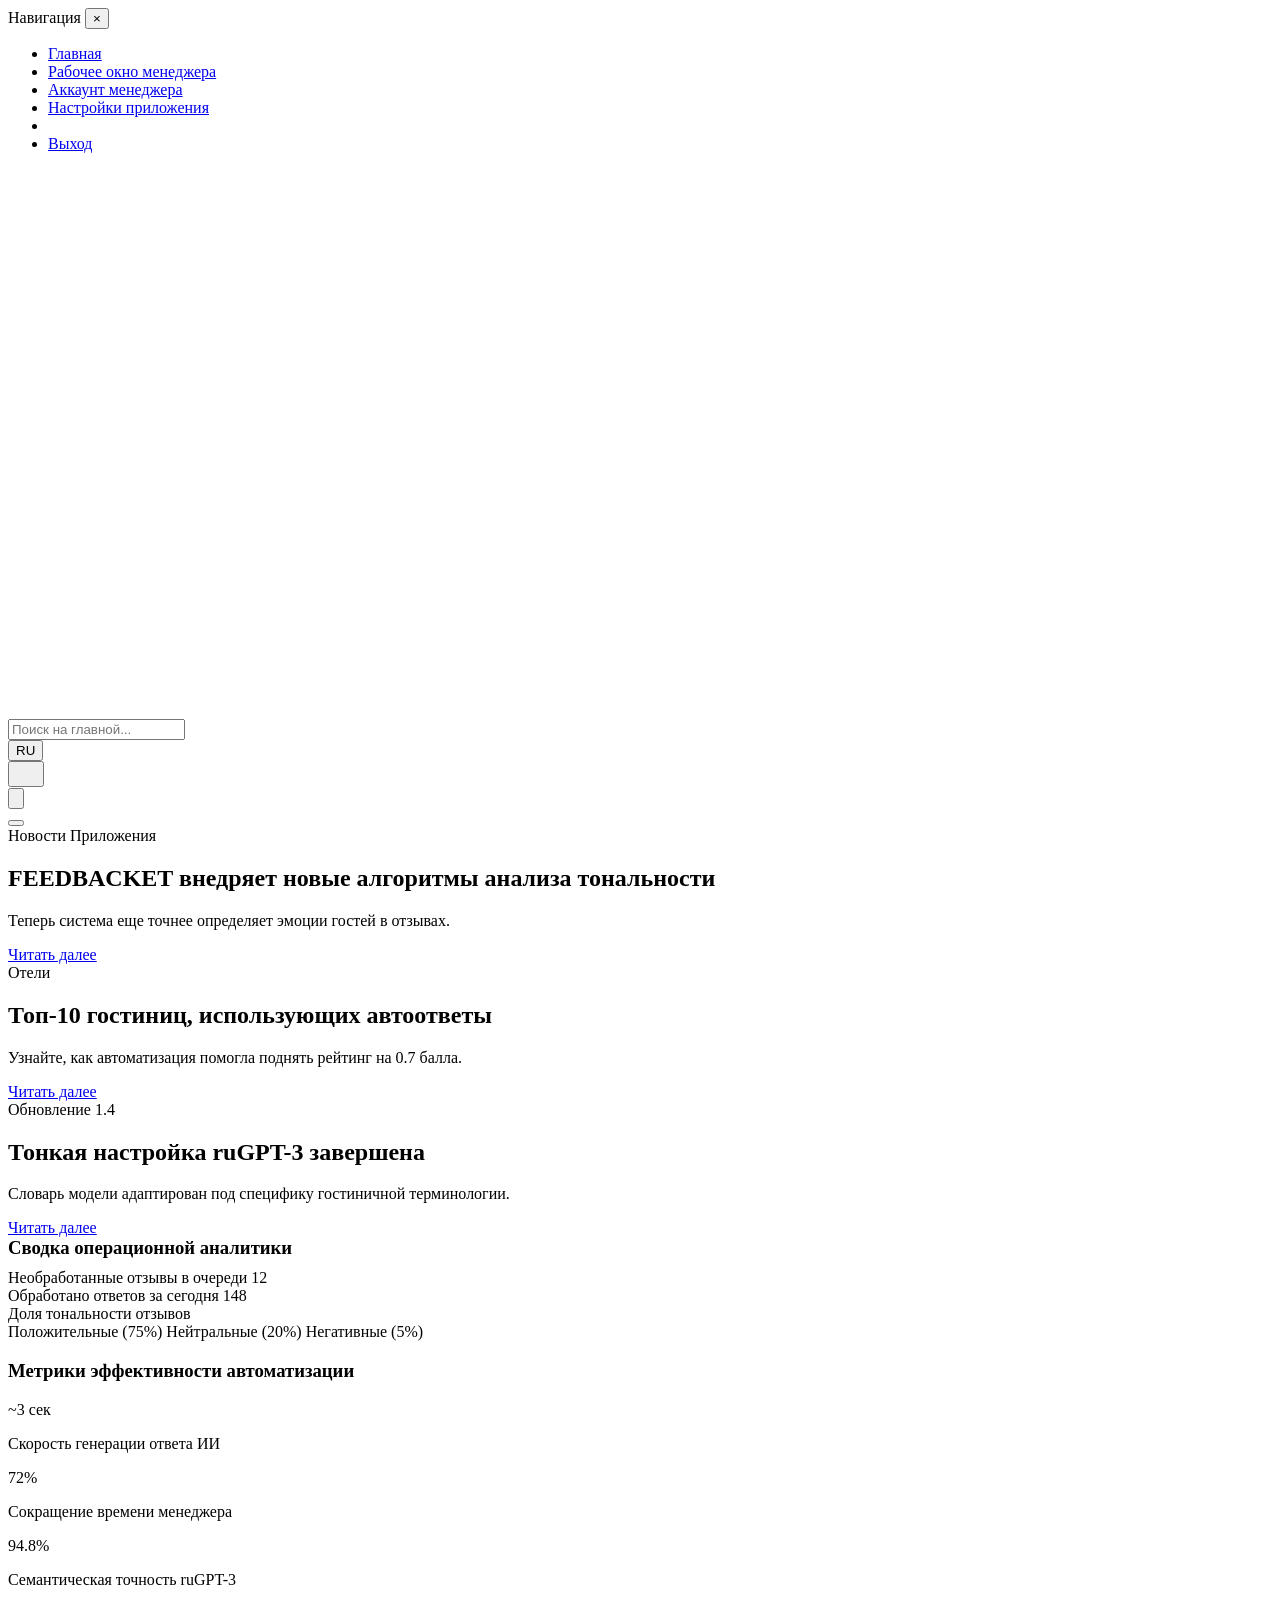
==== commit 98bfd6ad: "Add proxy support and update CSS selectors for web scraping - Implemented proxy support in BaseParse" ====
--- a/index.html
+++ b/index.html
@@ -3,7 +3,7 @@
 <head>
     <meta charset="UTF-8">
     <meta name="viewport" content="width=device-width, initial-scale=1.0">
-    <link rel="stylesheet" href="styles.css" />
+    <link rel="stylesheet" href="../css/styles.css">
     <link rel="preconnect" href="https://fonts.googleapis.com">
     <link rel="preconnect" href="https://fonts.gstatic.com" crossorigin>
     <link href="https://fonts.googleapis.com/css2?family=Open+Sans:ital,wght@0,300..800;1,300..800&display=swap" rel="stylesheet">
@@ -30,7 +30,7 @@
         <section class="Upside_line">
             <div class="Upside_line_logo">
                 <a href="index.html">
-                    <img class="Upside_line_logo_image" id="logoImg" src="all_styles/logo-white.png" alt="Логотип">
+                    <img class="Upside_line_logo_image" id="logoImg" src="../img/logo-white.png" alt="Логотип">
                 </a>
             </div>
             <div class="Search_container" id="searchContainer">
@@ -61,7 +61,7 @@
             <div class="dashboard-split">
                 <div class="news-slider-container">
                     <div class="slide">
-                        <div class="slide-bg" style="background-image: linear-gradient(to top, rgba(0,0,0,0.85), transparent), url('all_styles/News_1.jpg');"></div>
+                        <div class="slide-bg" style="background-image: linear-gradient(to top, rgba(0,0,0,0.85), transparent), url('../img/News_1.jpg');"></div>
                         <div class="slide-content">
                             <span class="badge" data-en="System News" data-ru="Новости Приложения">Новости Приложения</span>
                             <h2 data-en="FEEDBACKET integrates tone detection models" data-ru="FEEDBACKET внедряет новые алгоритмы анализа тональности">FEEDBACKET внедряет новые алгоритмы анализа тональности</h2>
@@ -70,7 +70,7 @@
                         </div>
                     </div>
                     <div class="slide">
-                        <div class="slide-bg" style="background-image: linear-gradient(to top, rgba(0,0,0,0.85), transparent), url('all_styles/News_2.jpg');"></div>
+                        <div class="slide-bg" style="background-image: linear-gradient(to top, rgba(0,0,0,0.85), transparent), url('../img/News_2.jpg');"></div>
                         <div class="slide-content">
                             <span class="badge" data-en="Hotels Case Study" data-ru="Отели">Отели</span>
                             <h2 data-en="Top-10 Hotels implementing auto-replies" data-ru="Топ-10 гостиниц, использующих автоответы">Топ-10 гостиниц, использующих автоответы</h2>
@@ -79,7 +79,7 @@
                         </div>
                     </div>
                     <div class="slide">
-                        <div class="slide-bg" style="background-image: linear-gradient(to top, rgba(0,0,0,0.85), transparent), url('all_styles/News_3.jpg');"></div>
+                        <div class="slide-bg" style="background-image: linear-gradient(to top, rgba(0,0,0,0.85), transparent), url('../img/News_3.jpg');"></div>
                         <div class="slide-content">
                             <span class="badge" data-en="Update 1.4" data-ru="Обновление 1.4">Обновление 1.4</span>
                             <h2 data-en="ruGPT-3 fine-tuning completed" data-ru="Тонкая настройка ruGPT-3 завершена">Тонкая настройка ruGPT-3 завершена</h2>
@@ -140,6 +140,6 @@
         </footer>
     </div>
 
-    <script src="logic.js"></script>
+    <script src="../js/logic.js"></script>
 </body>
 </html>
